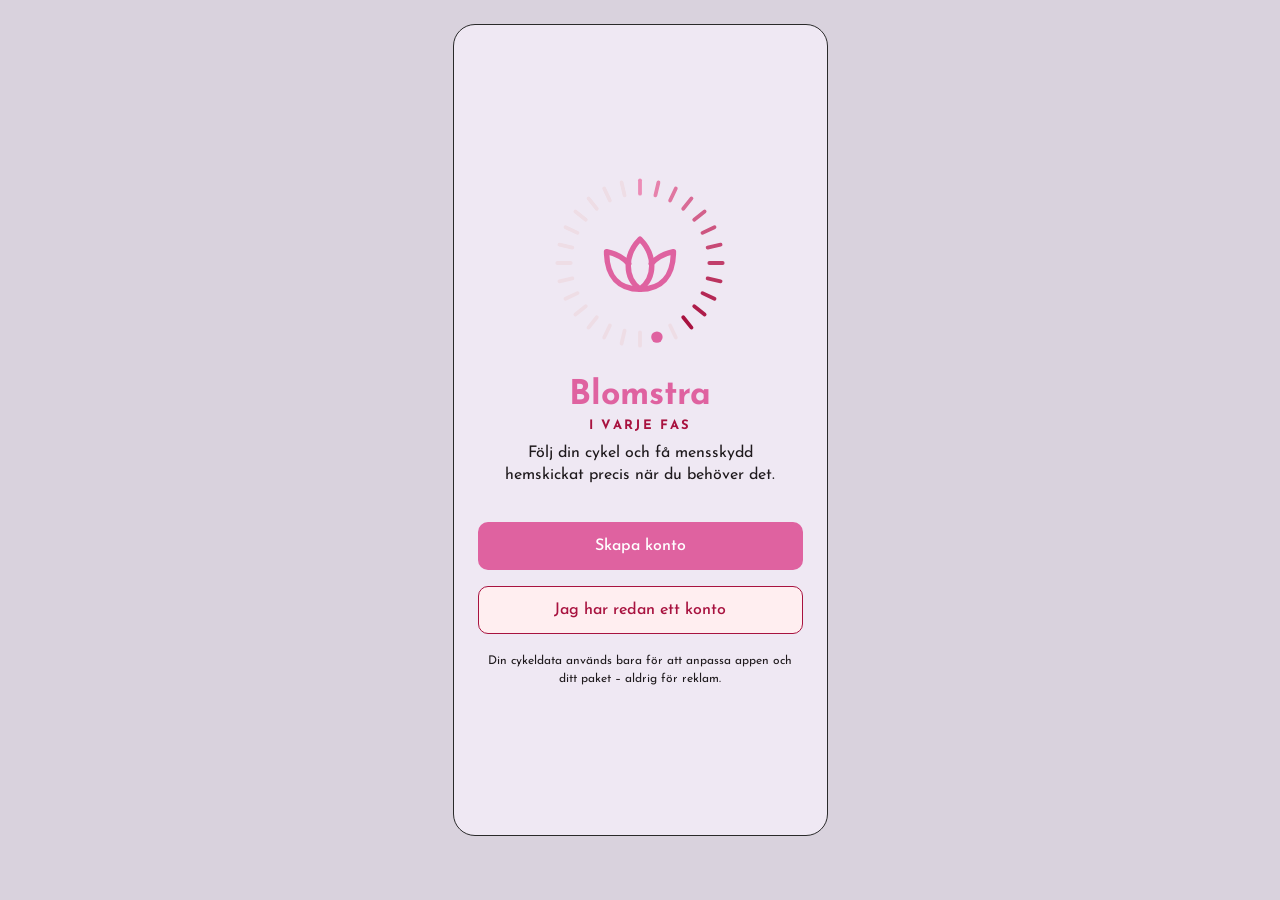
==== faser.html @ f1e4cc8c "Spara Blomstra på hemskärmen: appikon, manifest och guide på profilen Co-Authored-By: Claude Opus 5." ====
<!doctype html>
<html lang="sv">
<head>
  <meta charset="utf-8">
  <meta name="viewport" content="width=device-width, initial-scale=1, viewport-fit=cover">
  <title>Blomstra – Cykelns faser</title>
  <link rel="stylesheet" href="styles.css">
  <link rel="manifest" href="manifest.webmanifest">
  <link rel="icon" type="image/svg+xml" href="ikoner/ikon.svg">
  <link rel="apple-touch-icon" href="ikoner/ikon-180.png">
  <meta name="theme-color" content="#efe8f3">
  <meta name="mobile-web-app-capable" content="yes">
  <meta name="apple-mobile-web-app-capable" content="yes">
  <meta name="apple-mobile-web-app-title" content="Blomstra">
  <meta name="apple-mobile-web-app-status-bar-style" content="default">
  <script src="auth.js"></script>
</head>
<body>
  <div class="phone">
    <main class="screen">
      <a class="kronblad-badge" href="kronblad.html" aria-label="Kronblad – dina poäng">
        <svg class="lotus" viewBox="0 0 40 32" fill="none" stroke="currentColor" stroke-width="2.6" stroke-linecap="round" stroke-linejoin="round" aria-hidden="true"><path d="M20 28C12.5 22.5 12.5 11.5 20 4c7.5 7.5 7.5 18.5 0 24z"/><path d="M20 28C10 28 4 22 4 10c4.5 1 8 2.8 10.6 5.8"/><path d="M20 28c10 0 16-6 16-18-4.5 1-8 2.8-10.6 5.8"/></svg>
        <span>Kronblad</span>
      </a>
      <a class="back" href="index.html">← Tillbaka</a>
      <h1 class="h1">Cykelns faser</h1>
      <p class="lead">Din cykel är ca <span data-phase-cycle>28 dagar</span> och delas in i fyra faser. Hormonerna förändras genom cykeln och påverkar både kropp och humör.</p>

      <div class="phase-list" data-phase-list></div>

      <p class="fineprint">Alla cykler är olika och dagarna är uppskattningar. Kontakta vården om du har mycket ont, väldigt oregelbunden mens eller är orolig.</p>
    </main>

    <nav class="tabbar" aria-label="Huvudmeny">
      <a class="tab" href="index.html">
        <svg viewBox="0 0 28 28" fill="none" stroke="currentColor" stroke-width="2" aria-hidden="true"><circle cx="14" cy="8" r="4"/><circle cx="7.5" cy="19" r="4"/><circle cx="20.5" cy="19" r="4"/></svg>
        <span>Översikt</span>
      </a>
      <a class="tab" href="kalender.html">
        <svg viewBox="0 0 28 28" fill="none" stroke="currentColor" stroke-width="2" aria-hidden="true"><rect x="4" y="5.5" width="20" height="18" rx="2.5"/><path d="M4 11h20M9.5 3v5M18.5 3v5"/><g fill="currentColor" stroke="none"><circle cx="9.5" cy="15" r="1.2"/><circle cx="14" cy="15" r="1.2"/><circle cx="18.5" cy="15" r="1.2"/><circle cx="9.5" cy="19.3" r="1.2"/><circle cx="14" cy="19.3" r="1.2"/><circle cx="18.5" cy="19.3" r="1.2"/></g></svg>
        <span>Kalender</span>
      </a>
      <a class="tab" href="leverans.html">
        <svg viewBox="0 0 28 28" fill="none" stroke="currentColor" stroke-width="2" stroke-linejoin="round" aria-hidden="true"><path d="M8 7h11v12H8M19 11h4l3 4v4h-7"/><circle cx="11" cy="20.5" r="2.2"/><circle cx="22" cy="20.5" r="2.2"/><path d="M2 10h6M3 14h5M4 18h3"/></svg>
        <span>Leverans</span>
      </a>
      <a class="tab" href="profil.html">
        <svg viewBox="0 0 28 28" fill="none" stroke="currentColor" stroke-width="2" aria-hidden="true"><circle cx="14" cy="14" r="11"/><circle cx="14" cy="11.5" r="4"/><path d="M6.8 22.2c1.6-3 4.2-4.4 7.2-4.4s5.6 1.4 7.2 4.4"/></svg>
        <span>Profil</span>
      </a>
    </nav>
  </div>
  <script src="app.js"></script>
</body>
</html>
---- styles.css ----
/* Blomstra – delade stilar */
@import url("https://fonts.googleapis.com/css2?family=Josefin+Sans:wght@400;500;600;700&display=swap");

:root {
  --bg: #efe8f3;          /* lavendel bakgrund */
  --surface: #ffeef0;     /* ljusrosa kort */
  --pink: #df62a0;        /* primär rosa */
  --pink-soft: #df62a0;
  --wine: #a8123f;        /* mörk vinröd */
  --ink: #1f1a1d;
  --muted: #5a5257;
  --line: #e7a6c4;
  --radius: 12px;
  --radius-pill: 999px;
  --font: "Josefin Sans", system-ui, sans-serif;
}

* { box-sizing: border-box; }

html, body {
  margin: 0;
  min-height: 100%;
}

body {
  font-family: var(--font);
  color: var(--ink);
  background: #d9d2dd;
  display: flex;
  justify-content: center;
  align-items: flex-start;
  min-height: 100vh;
  padding: 24px 16px;
  -webkit-font-smoothing: antialiased;
}

a { color: inherit; }

button { font: inherit; color: inherit; cursor: pointer; }

/* ---------- Telefonram ---------- */
.phone {
  position: relative;
  width: 100%;
  max-width: 375px;
  min-height: 812px;
  background: var(--bg);
  border: 1px solid #2a2a2a;
  border-radius: 22px;
  overflow: hidden;
  display: flex;
  flex-direction: column;
}

@media (max-width: 480px) {
  body { padding: 0; background: var(--bg); }
  .phone { border: 0; border-radius: 0; min-height: 100vh; max-width: none; }
}

.screen {
  flex: 1;
  /* Lämnar plats för telefonens egen statusrad (klocka, batteri) */
  padding: calc(28px + env(safe-area-inset-top)) 24px 32px;
  display: flex;
  flex-direction: column;
}

/* ---------- Typografi ---------- */
.h1 {
  font-size: 28px;
  font-weight: 700;
  color: var(--pink);
  margin: 0;
  line-height: 1.15;
  display: flex;
  align-items: center;
  gap: 12px;
}

.h1 svg { width: 26px; height: 26px; }

.lead { font-size: 16px; line-height: 1.4; margin: 8px 0 0; }
.small { font-size: 13px; }
.muted { color: var(--muted); }

.label {
  font-size: 12px;
  font-weight: 500;
  letter-spacing: .04em;
  text-transform: uppercase;
  margin: 22px 0 10px;
}
.label.wine { color: var(--wine); font-weight: 600; }

.back {
  display: inline-flex;
  align-items: center;
  gap: 6px;
  color: var(--wine);
  text-decoration: none;
  font-size: 15px;
  margin-bottom: 18px;
  align-self: flex-start;
}
.back svg { width: 14px; height: 14px; }

.link {
  color: var(--ink);
  text-decoration: underline;
  text-underline-offset: 3px;
  font-size: 15px;
  background: none;
  border: 0;
  padding: 0;
}
.link.wine { color: var(--wine); }

/* ---------- Kort ---------- */
.card {
  background: var(--surface);
  border: 1px solid var(--pink);
  border-radius: var(--radius);
  padding: 16px;
}
.card.wine { border-color: var(--wine); }

/* ---------- Knappar ---------- */
.btn {
  display: flex;
  align-items: center;
  justify-content: center;
  width: 100%;
  min-height: 48px;
  border-radius: 10px;
  font-size: 16px;
  font-weight: 500;
  text-decoration: none;
  border: 1.5px solid transparent;
  transition: transform .08s ease, filter .15s ease;
}
.btn:active { transform: scale(.98); }

.btn-primary { background: var(--pink); color: #fff; }
.btn-primary:hover { filter: brightness(1.05); }

.btn-outline {
  background: var(--surface);
  color: var(--wine);
  border-color: var(--wine);
}
.btn-outline:hover { background: #ffe3e8; }

.btn + .btn { margin-top: 16px; }

/* ---------- Chips ---------- */
.chips { display: flex; flex-wrap: wrap; gap: 8px; }

.chip {
  background: var(--surface);
  border: 1.5px solid var(--pink);
  border-radius: var(--radius-pill);
  padding: 7px 14px 5px;
  font-size: 14px;
  line-height: 1.2;
}
.chip[aria-pressed="true"] {
  background: var(--pink);
  color: #fff;
}
.chip[aria-pressed="true"]::before { content: "✓ "; }

/* ---------- Formulär ---------- */
.textarea {
  width: 100%;
  min-height: 88px;
  border: 1.5px solid var(--pink);
  border-radius: 8px;
  background: var(--surface);
  font: inherit;
  font-size: 14px;
  padding: 12px 14px;
  resize: vertical;
}
.textarea:focus, .btn:focus-visible, .chip:focus-visible {
  outline: 2px solid var(--wine);
  outline-offset: 2px;
}

/* ---------- Tabbar ---------- */
.tabbar {
  display: grid;
  grid-template-columns: repeat(4, 1fr);
  background: var(--surface);
  border-top: 1px solid var(--line);
  padding: 10px 6px calc(14px + env(safe-area-inset-bottom));
}

.tab {
  display: flex;
  flex-direction: column;
  align-items: center;
  gap: 6px;
  text-decoration: none;
  font-size: 13px;
  color: var(--ink);
}
.tab svg { width: 28px; height: 28px; color: var(--pink); }
.tab[aria-current="page"] span {
  font-weight: 700;
  border-bottom: 3px solid var(--pink);
  padding: 0 4px 2px;
}

/* ===================================================
   Skärm 1 – Översikt
   =================================================== */
.date { font-size: 14px; margin: 10px 0 0; }

.phase {
  display: inline-flex;
  align-items: center;
  gap: 6px;
  align-self: flex-start;
  background: none;
  border: 0;
  padding: 4px 0;
  color: var(--pink);
  font-weight: 600;
  font-size: 15px;
  margin: 18px 0 10px;
  text-align: left;
}
.phase span { text-decoration: underline; text-decoration-thickness: 1.5px; text-underline-offset: 3px; }
.phase svg { width: 17px; height: 17px; flex-shrink: 0; }
.phase:focus-visible { outline: 2px solid var(--wine); outline-offset: 2px; border-radius: 4px; }

.cycle {
  text-align: center;
  padding: 18px 16px 20px;
  margin-bottom: 18px;
}

.ring {
  position: relative;
  width: 200px;
  height: 200px;
  margin: 0 auto;
}
.ring svg { width: 100%; height: 100%; display: block; overflow: visible; }
.ring-text {
  position: absolute;
  inset: 0;
  display: flex;
  flex-direction: column;
  align-items: center;
  justify-content: center;
}
.ring strong { font-size: 30px; font-weight: 700; line-height: 1; }
.ring small { font-size: 12px; margin-top: 6px; }
.ring-text { pointer-events: none; text-align: center; }
.ring svg { touch-action: manipulation; cursor: pointer; -webkit-tap-highlight-color: transparent; user-select: none; -webkit-user-select: none; }
.ring svg:focus { outline: none; }
.ring svg:focus-visible { outline: 2px solid var(--wine); outline-offset: 6px; border-radius: 50%; }
.ring .ring-phase { margin-top: 4px; font-weight: 600; color: var(--wine); max-width: 120px; line-height: 1.25; }
.ring.scrubbing strong { color: var(--wine); }

.cycle .ovu-note {
  display: inline-flex;
  align-items: center;
  gap: 8px;
  font-size: 13px;
  font-weight: 400;
  color: var(--muted);
  margin-top: 8px;
}
.ovu-note .dot {
  width: 9px;
  height: 9px;
  border-radius: 50%;
  background: var(--pink);
}

.cycle p { font-size: 18px; font-weight: 500; margin: 16px 0 0; }

.delivery { margin-top: 20px; }
.delivery .eyebrow { font-size: 12px; font-weight: 500; letter-spacing: .04em; margin: 0; }
.delivery h2 { font-size: 16px; font-weight: 500; margin: 8px 0; }
.delivery .meta { color: var(--pink); font-size: 13px; margin: 0 0 8px; }

/* ===================================================
   Skärm 2 – Logga din mens
   =================================================== */
.log .h1 { margin-bottom: 4px; }
.log .label:first-of-type { margin-top: 14px; }
.log .actions { margin-top: 18px; }

/* ===================================================
   Skärm 3 – Mensen närmar sig
   =================================================== */
.hero {
  height: 104px;
  border-radius: 10px;
  overflow: hidden;
  margin-bottom: 22px;
  background: linear-gradient(120deg, #f6c6d6 0%, #e98fb4 55%, #f3b5c8 100%);
}
.hero svg { width: 100%; height: 100%; display: block; }

.package-card { margin: 18px 0 20px; }
.package-card .eyebrow { font-size: 12px; font-weight: 500; letter-spacing: .04em; margin: 0 0 6px; }
.package-card ul { list-style: none; margin: 0; padding: 0; }
.package-card li { font-size: 15px; padding: 6px 0; }
.package-card .total {
  display: flex;
  justify-content: space-between;
  font-weight: 600;
  border-top: 1px solid var(--ink);
  margin-top: 6px;
  padding-top: 10px;
}
.package-card .note { font-size: 12px; margin: 10px 0 0; }

.split-links {
  display: flex;
  justify-content: space-between;
  margin-top: 20px;
}

/* ===================================================
   Skärm 4 – Ditt paket
   =================================================== */
.list {
  background: var(--surface);
  border: 1px solid var(--wine);
  border-radius: var(--radius);
  overflow: hidden;
}

.row {
  display: flex;
  align-items: center;
  justify-content: space-between;
  min-height: 48px;
  padding: 8px 14px;
}
.row + .row { border-top: 1px solid var(--line); }

.check {
  display: flex;
  align-items: center;
  gap: 14px;
  font-size: 15px;
  cursor: pointer;
}
.check input {
  appearance: none;
  width: 20px;
  height: 20px;
  margin: 0;
  border: 1.5px solid var(--wine);
  border-radius: 4px;
  background: #fff;
  display: grid;
  place-content: center;
  cursor: pointer;
}
.check input:checked { background: var(--pink); }
.check input:checked::after {
  content: "";
  width: 6px;
  height: 10px;
  border: solid #fff;
  border-width: 0 2px 2px 0;
  transform: translateY(-1px) rotate(45deg);
}

.stepper { display: flex; align-items: center; gap: 10px; }
.stepper button {
  width: 30px;
  height: 30px;
  border-radius: 50%;
  border: 1.5px solid var(--wine);
  background: #fff;
  font-size: 16px;
  line-height: 1;
  display: grid;
  place-content: center;
  padding: 0;
}
.stepper output { min-width: 12px; text-align: center; font-weight: 600; }

.radio {
  display: flex;
  align-items: center;
  gap: 12px;
  font-size: 15px;
  padding: 4px 0;
  cursor: pointer;
}
.radio input {
  appearance: none;
  width: 22px;
  height: 22px;
  margin: 0;
  border: 1.5px solid var(--wine);
  border-radius: 50%;
  background: #fff;
  display: grid;
  place-content: center;
  cursor: pointer;
}
.radio input:checked::after {
  content: "";
  width: 12px;
  height: 12px;
  border-radius: 50%;
  background: var(--wine);
}

.savebar {
  display: flex;
  align-items: center;
  justify-content: space-between;
  gap: 16px;
  background: var(--surface);
  border-top: 1px solid var(--line);
  padding: 16px 24px calc(22px + env(safe-area-inset-bottom));
}
.savebar small { font-size: 13px; }
.savebar strong { display: block; font-size: 20px; font-weight: 700; margin-top: 4px; }
.savebar .btn { width: auto; padding: 0 38px; background: var(--pink-soft); }

/* ===================================================
   Skärm 5 – Räckte ditt paket?
   =================================================== */
.feedback .kicker { font-size: 15px; margin: 6px 0 10px; }
.feedback .choices { margin-top: 20px; }
.reward-hint { display: flex; align-items: center; gap: 12px; margin: 16px 0 0; padding: 12px 14px; border-radius: 12px; background: rgba(223, 98, 160, .12); color: var(--ink); font-size: 14px; line-height: 1.4; }
.reward-hint .lotus { flex: none; width: 34px; height: 28px; color: var(--pink); }
.reward-hint strong { color: var(--wine); }
.feedback .skip { display: block; text-align: center; margin: 14px auto 0; }
.divider { border: 0; border-top: 1px solid var(--pink); margin: 22px 0; }

.cup-card h2 { font-size: 16px; font-weight: 600; margin: 0 0 10px; }
.cup-card p { font-size: 13px; line-height: 1.45; margin: 0 0 16px; }

.switch-row { display: flex; align-items: center; justify-content: space-between; font-size: 15px; font-weight: 500; }

.switch { position: relative; width: 50px; height: 30px; }
.switch input { position: absolute; inset: 0; opacity: 0; margin: 0; cursor: pointer; }
.switch span {
  position: absolute;
  inset: 0;
  border-radius: var(--radius-pill);
  background: #d5c8d1;
  transition: background .2s ease;
  pointer-events: none;
}
.switch span::after {
  content: "";
  position: absolute;
  top: 3px;
  left: 3px;
  width: 24px;
  height: 24px;
  border-radius: 50%;
  background: #fff;
  box-shadow: 0 1px 3px rgba(0,0,0,.2);
  transition: transform .2s ease;
}
.switch input:checked + span { background: var(--pink); }
.switch input:checked + span::after { transform: translateX(20px); }
.switch input:focus-visible + span { outline: 2px solid var(--wine); outline-offset: 2px; }

.fineprint { font-size: 12px; text-align: center; line-height: 1.5; margin: 18px 8px 0; }

.thanks {
  text-align: center;
  color: var(--wine);
  font-weight: 600;
  margin: 8px 0 0;
  font-size: 14px;
}

/* ===================================================
   Kalender
   =================================================== */
.month-nav {
  display: flex;
  align-items: center;
  justify-content: space-between;
  margin: 18px 0 12px;
}
.month-nav h2 { font-size: 18px; font-weight: 600; margin: 0; text-transform: capitalize; }
.month-nav button {
  width: 34px;
  height: 34px;
  border-radius: 50%;
  border: 1.5px solid var(--wine);
  background: var(--surface);
  color: var(--wine);
  display: grid;
  place-content: center;
  padding: 0;
}
.month-nav button svg { width: 14px; height: 14px; }

.cal { padding: 12px 10px 14px; }
.cal-head, .cal-grid {
  display: grid;
  grid-template-columns: repeat(7, 1fr);
  text-align: center;
}
.cal-head span { font-size: 11px; font-weight: 600; color: var(--muted); padding-bottom: 8px; }
.cal-grid { row-gap: 6px; }

.day {
  position: relative;
  justify-self: center;
  width: 38px;
  height: 38px;
  border-radius: 50%;
  border: 1.5px solid transparent;
  background: none;
  font-size: 14px;
  padding: 3px 0 0;
  text-decoration: none;
  display: grid;
  place-content: center;
}
.day:hover { background: #ffe1e8; }
.day.empty { visibility: hidden; }
.day.period { background: var(--wine); color: #fff; }
.day.predicted { border: 1.5px dashed var(--pink); color: var(--wine); background: #ffe1ec; }
.day.today { border: 2px solid var(--ink); font-weight: 700; }
.day.ovulation::after {
  content: "";
  position: absolute;
  bottom: 3px;
  left: 50%;
  width: 5px;
  height: 5px;
  margin-left: -2.5px;
  border-radius: 50%;
  background: var(--pink);
}

.legend {
  display: flex;
  flex-wrap: wrap;
  gap: 10px 16px;
  font-size: 12px;
  margin: 14px 2px 0;
}
.legend span { display: inline-flex; align-items: center; gap: 6px; }
.legend i {
  display: inline-block;
  width: 14px;
  height: 14px;
  border-radius: 50%;
}
.legend .l-period { background: var(--wine); }
.legend .l-pred { border: 1.5px dashed var(--pink); background: #ffe1ec; }
.legend .l-ovu { width: 7px; height: 7px; background: var(--pink); margin: 0 3px; }
.legend .l-today { border: 2px solid var(--ink); }
.legend .l-sym { width: 7px; height: 7px; background: #f0a63c; margin: 0 3px; }
.legend .l-sex { width: 10px; height: 9px; border-radius: 0; background: url("data:image/svg+xml,%3Csvg xmlns='http://www.w3.org/2000/svg' viewBox='0 0 10 9'%3E%3Cpath d='M5 8.6S.4 5.8.4 2.9C.4 1.5 1.4.4 2.7.4c1 0 1.7.6 2.3 1.4C5.6 1 6.3.4 7.3.4c1.3 0 2.3 1.1 2.3 2.5C9.6 5.8 5 8.6 5 8.6z' fill='%237b5cd6'/%3E%3C/svg%3E") center / contain no-repeat; margin: 0 1px; }

.stats {
  display: grid;
  grid-template-columns: 1fr 1fr;
  gap: 12px;
  margin-top: 18px;
}
.stat { padding: 14px; }
.stat small { display: block; font-size: 12px; color: var(--muted); }
.stat strong { display: block; font-size: 22px; font-weight: 700; color: var(--wine); margin-top: 6px; }

.history { list-style: none; margin: 0; padding: 0; }
.history li { padding: 12px 14px; }
.history li + li { border-top: 1px solid var(--line); }
.history b { display: block; font-size: 15px; font-weight: 600; }
.history span { font-size: 13px; color: var(--muted); }

/* ===================================================
   Profil
   =================================================== */
.profile-head {
  display: flex;
  align-items: center;
  gap: 16px;
  margin: 4px 0 6px;
}
.avatar {
  width: 64px;
  height: 64px;
  border-radius: 50%;
  background: var(--pink);
  color: #fff;
  font-size: 28px;
  font-weight: 700;
  display: grid;
  place-content: center;
  padding-top: 4px;
  flex-shrink: 0;
}
.profile-head p { margin: 4px 0 0; font-size: 14px; color: var(--muted); }

a.row, button.row {
  width: 100%;
  text-decoration: none;
  font-size: 15px;
  background: none;
  border: 0;
  text-align: left;
}
a.row:hover, button.row:hover { background: #ffe1e8; }
.row .value {
  display: inline-flex;
  align-items: center;
  gap: 8px;
  color: var(--muted);
  font-size: 14px;
}
.row .value svg { width: 14px; height: 14px; color: var(--wine); }
.row.danger { color: var(--wine); font-weight: 600; }

.logout { display: block; text-align: center; margin: 22px auto 0; }

/* ---------- Logga: datumväljare och nytt symtom ---------- */
.sr-only {
  position: absolute;
  width: 1px;
  height: 1px;
  overflow: hidden;
  clip: rect(0 0 0 0);
  white-space: nowrap;
}

.picker { margin-top: 12px; padding: 14px 10px 12px; }
.picker-title { font-size: 15px; font-weight: 600; margin: 0 4px; color: var(--wine); }
.picker .month-nav { margin: 10px 4px 10px; }
.picker .month-nav h2 { font-size: 16px; }
.picker .month-nav button:disabled { opacity: .3; cursor: default; }
.picker .day { width: 36px; height: 36px; cursor: pointer; }
.picker .day:disabled { color: #b9aab2; cursor: default; background: none; }
.picker .day.selected { background: var(--pink); color: #fff; font-weight: 700; }

.add-form {
  display: flex;
  flex-wrap: wrap;
  align-items: center;
  gap: 10px;
  margin-top: 12px;
}
.input {
  flex: 1 1 100%;
  min-height: 44px;
  border: 1.5px solid var(--pink);
  border-radius: 8px;
  background: var(--surface);
  font: inherit;
  font-size: 15px;
  padding: 10px 14px 8px;
}
.input:focus { outline: 2px solid var(--wine); outline-offset: 2px; }
.add-form .btn { width: auto; min-height: 40px; padding: 0 22px; font-size: 15px; }

/* ---------- Ditt paket: fast intervall ---------- */
.interval {
  margin: 8px 0 0 34px;
  padding: 0;
  min-width: 0;
}
.interval .row { justify-content: flex-start; min-height: 44px; padding: 6px 14px; }
.interval .row:hover { background: #ffe1e8; }
.interval-note {
  margin: 0;
  padding: 10px 14px 12px;
  border-top: 1px solid var(--line);
  font-size: 13px;
  color: var(--wine);
}

/* ---------- Profil: redigera cykel ---------- */
.row .chev { transition: transform .2s ease; transform-box: fill-box; transform-origin: center; }
.editor + .row { border-top: 1px solid var(--line); }
.row[aria-expanded="true"] .chev { transform: rotate(90deg); }
.row small.source { display: block; font-size: 12px; color: var(--muted); margin-top: 2px; }

.editor {
  border-top: 1px solid var(--line);
  background: #fff6f8;
  padding: 14px 14px 16px;
}
.editor p { margin: 0 0 12px; font-size: 13px; color: var(--muted); }
.stepper.big { justify-content: center; gap: 14px; }
.stepper.big button { width: 40px; height: 40px; font-size: 20px; }
.stepper.big output { font-size: 26px; font-weight: 700; min-width: 34px; color: var(--wine); }
.stepper.big span { font-size: 14px; margin-left: -8px; }
.editor-actions {
  display: flex;
  align-items: center;
  flex-wrap: wrap;
  gap: 14px;
  margin-top: 14px;
}
.editor-actions .btn { width: auto; min-height: 40px; padding: 0 26px; font-size: 15px; }
.editor-actions .link { font-size: 13px; }

/* ---------- Fas-popup (bottenark) ---------- */
.sheet {
  position: fixed;
  inset: 0;
  z-index: 50;
  display: flex;
  align-items: flex-end;
  justify-content: center;
  font-family: var(--font);
}
.sheet-backdrop {
  position: absolute;
  inset: 0;
  background: rgba(40, 20, 30, .45);
  animation: fade-in .2s ease-out;
}
.sheet .sheet-inner {
  width: 100%;
  max-width: 375px;
  animation: sheet-up .25s ease-out;
}
.sheet-inner:focus { outline: none; }
@keyframes sheet-up { from { transform: translateY(40px); opacity: 0; } to { transform: none; opacity: 1; } }
@keyframes fade-in { from { opacity: 0; } to { opacity: 1; } }
@media (prefers-reduced-motion: reduce) { .sheet .sheet-inner, .sheet-backdrop { animation: none; } }

.sheet-inner { animation: sheet-up .25s ease-out; }
@keyframes sheet-up { from { transform: translateY(40px); opacity: 0; } to { transform: none; opacity: 1; } }
@media (prefers-reduced-motion: reduce) { .sheet[open] .sheet-inner { animation: none; } }

.sheet-inner {
  position: relative;
  background: var(--bg);
  border-radius: 22px 22px 0 0;
  padding: 10px 24px calc(24px + env(safe-area-inset-bottom));
  max-height: 88vh;
  overflow-y: auto;
}
.sheet-handle {
  width: 40px;
  height: 4px;
  border-radius: 4px;
  background: var(--line);
  margin: 0 auto 14px;
}
.sheet-close {
  position: absolute;
  top: 16px;
  right: 16px;
  width: 34px;
  height: 34px;
  border-radius: 50%;
  border: 1.5px solid var(--wine);
  background: var(--surface);
  color: var(--wine);
  display: grid;
  place-content: center;
  padding: 0;
}
.sheet-close svg { width: 12px; height: 12px; }
.sheet-range { font-size: 12px; font-weight: 600; letter-spacing: .04em; text-transform: uppercase; color: var(--wine); margin: 8px 0 4px; }
.sheet-title { font-size: 26px; font-weight: 700; color: var(--pink); margin: 0 0 8px; }
.sheet-lead { font-size: 15px; line-height: 1.45; margin: 0 0 6px; }
.sheet .btn { margin-top: 18px; }
.sheet .fineprint { margin-top: 12px; }

.phase-section { margin-top: 14px; }
.phase-section h3 { font-size: 13px; font-weight: 600; color: var(--wine); margin: 0 0 4px; }
.phase-section p { font-size: 14px; line-height: 1.45; margin: 0; }

/* ---------- Faser-sidan ---------- */
.phase-list { display: flex; flex-direction: column; gap: 14px; margin-top: 18px; }
.phase-card { padding: 16px; scroll-margin-top: 16px; }
.phase-card.current { border: 2px solid var(--wine); background: #ffe6ec; }
.phase-card-top { display: flex; align-items: center; justify-content: space-between; gap: 8px; }
.phase-range { font-size: 12px; font-weight: 600; letter-spacing: .04em; text-transform: uppercase; color: var(--wine); }
.badge { background: var(--wine); color: #fff; font-size: 12px; font-weight: 600; border-radius: 999px; padding: 4px 10px 2px; }
.phase-card h2 { font-size: 20px; font-weight: 700; color: var(--pink); margin: 6px 0 6px; }
.phase-lead { font-size: 15px; line-height: 1.45; margin: 0; }

/* ---------- Leverans: valt datum och pausade leveranser ---------- */
.delivery-picker { margin-top: 0; padding: 14px 10px; }
.delivery-picker > p { margin: 0 4px 10px; }
.delivery-picker .month-nav { margin: 4px 4px 10px; }
.delivery-picker .month-nav button:disabled { opacity: .3; cursor: default; }
.delivery-picker [data-delivery-suggest] { display: block; margin: 12px auto 0; font-size: 14px; }
.delivery-fine { text-align: left; margin: 8px 2px 0; }
.delivery-actions { display: flex; align-items: center; flex-wrap: wrap; gap: 16px; }
.small-btn { width: auto; min-height: 40px; padding: 0 18px; font-size: 15px; }
.paused-card { margin-bottom: 16px; border-color: var(--wine); }
.paused-card p { margin: 0 0 12px; font-size: 15px; line-height: 1.4; }

.pause-box { padding: 14px; }
.pause-box fieldset { border: 0; margin: 0; padding: 0; min-width: 0; }
.pause-legend { font-size: 14px; line-height: 1.4; color: var(--muted); margin-bottom: 12px; padding: 0; }
.pause-box .chips { flex-wrap: nowrap; gap: 6px; }
.pause-box .chip { flex: 1; text-align: center; padding-left: 6px; padding-right: 6px; white-space: nowrap; }
.pause-until { font-size: 13px; color: var(--wine); margin: 12px 0; }
.pause-status { font-size: 15px; line-height: 1.4; margin: 0 0 12px; }

/* ---------- Beställning: adress och kvitto ---------- */
.field-pair { display: grid; grid-template-columns: 1fr 1.5fr; gap: 12px; }
.field-pair .field { min-width: 0; }
.address-card { margin-top: 6px; }
.address-card p { margin: 0; font-size: 15px; line-height: 1.45; white-space: pre-line; }
.address-card .address-name { font-weight: 600; margin-bottom: 2px; }
.order-facts { list-style: none; margin: 14px 0 0; padding: 0; font-size: 14px; }
.order-facts li { display: flex; justify-content: space-between; padding: 6px 2px; border-bottom: 1px solid var(--line); }
.order-facts li span:last-child { font-weight: 600; color: var(--wine); }
.sheet .btn + .btn { margin-top: 12px; }
.sheet-title:focus { outline: none; }
#order-sheet .sheet-title { margin-top: 14px; padding-right: 44px; }
#order-sheet .order-done .sheet-title { padding: 0 22px; margin-top: 0; }
.form.address-form { margin-top: 0; gap: 14px; }
.address-form .sheet-title { margin-bottom: 0; }
.address-cancel { align-self: center; font-size: 15px; }
.order-done { text-align: center; padding-top: 8px; }
.done-icon { width: 72px; height: 72px; border-radius: 50%; background: var(--pink); display: grid; place-content: center; margin: 4px auto 14px; animation: pop .3s ease-out; }
.done-icon svg { width: 40px; height: 40px; }
@keyframes pop { from { transform: scale(.6); opacity: 0; } to { transform: none; opacity: 1; } }
@media (prefers-reduced-motion: reduce) { .done-icon { animation: none; } }
.form.editor.address-form { gap: 12px; }
.editor.address-form .editor-actions { margin-top: 2px; }

/* ---------- Kalender: logga en eller flera dagar ---------- */
.cal-tools { display: flex; align-items: center; justify-content: space-between; gap: 10px; margin-top: 8px; }
.cal-hint { font-size: 14px; margin: 0; color: var(--muted); }
.cal-hint.saved { color: var(--wine); font-weight: 600; }
.cal-tools .pill-link { flex-shrink: 0; cursor: pointer; }
.cal-tools .pill-link[aria-pressed="true"] { background: var(--wine); color: #fff; }
button.day { cursor: pointer; font: inherit; font-size: 14px; color: inherit; }
span.day { color: var(--muted); }
span.day.predicted { color: var(--wine); }
.day.has-symptom::before {
  content: "";
  position: absolute;
  top: 3px;
  right: 3px;
  width: 6px;
  height: 6px;
  border-radius: 50%;
  background: #f0a63c;
}
/* Sex loggat: litet lila hjärta uppe till vänster */
.day.has-sex { background-image: url("data:image/svg+xml,%3Csvg xmlns='http://www.w3.org/2000/svg' viewBox='0 0 10 9'%3E%3Cpath d='M5 8.6S.4 5.8.4 2.9C.4 1.5 1.4.4 2.7.4c1 0 1.7.6 2.3 1.4C5.6 1 6.3.4 7.3.4c1.3 0 2.3 1.1 2.3 2.5C9.6 5.8 5 8.6 5 8.6z' fill='%237b5cd6'/%3E%3C/svg%3E"); background-repeat: no-repeat; background-position: 4px 4px; background-size: 8px 7px; }
.day.selected { box-shadow: 0 0 0 2.5px var(--pink); background: #ffd2e4; color: var(--wine); font-weight: 700; }
.day.selected.period { background: var(--wine); color: #fff; box-shadow: 0 0 0 2.5px var(--pink), 0 0 0 4.5px #fff inset; }
.day.selected::after { content: none; }
.day:focus-visible { outline: 2px solid var(--wine); outline-offset: 2px; }

.multi-bar {
  position: fixed;
  left: 0;
  right: 0;
  bottom: 0;
  margin: 0 auto;
  width: min(375px, 100%);
  z-index: 40;
  background: var(--surface);
  border-top: 1.5px solid var(--wine);
  border-radius: 18px 18px 0 0;
  box-shadow: 0 -6px 20px rgba(80, 20, 40, .12);
  padding: 14px 18px calc(16px + env(safe-area-inset-bottom));
  animation: sheet-up .2s ease-out;
}
.multi-top { display: flex; align-items: center; justify-content: space-between; margin-bottom: 10px; }
.multi-top strong { font-size: 16px; color: var(--wine); }
.multi-top .link { font-size: 14px; }
.multi-actions { display: flex; flex-direction: column; gap: 10px; margin-top: 12px; }
.multi-actions .btn + .btn { margin-top: 0; }
.multi-actions .btn:disabled { opacity: .45; cursor: default; transform: none; }
body.multi-mode .screen { padding-bottom: 240px; }
body.multi-mode .tabbar { visibility: hidden; }

.day-switch { margin-top: 16px; padding: 12px 0; border-bottom: 1px solid var(--line); }
.log-switch { margin-top: 22px; padding: 12px 0; border-top: 1px solid var(--line); border-bottom: 1px solid var(--line); }
#day-sheet .label { margin: 16px 0 8px; }
#day-sheet .sheet-title { padding-right: 44px; }
.day-more { display: block; text-align: center; margin: 14px auto 0; font-size: 14px; }

/* ---------- Profil: exportera data ---------- */
#export-sheet .sheet-title { margin-top: 14px; padding-right: 44px; }
#export-sheet .order-done .sheet-title { padding: 0 22px; margin-top: 0; }
.export-formats { border: 0; margin: 0; padding: 0; min-width: 0; }
.export-formats legend { padding: 0; margin-bottom: 8px; }
.export-format { display: flex; gap: 10px; align-items: flex-start; padding: 12px; border: 1.5px solid var(--line, #eadfe2); border-radius: 14px; margin-top: 8px; cursor: pointer; }
.export-format:has(input:checked) { border-color: var(--wine); background: #fff5f7; }
.export-format input { margin: 3px 0 0; accent-color: var(--wine); flex: none; width: 18px; height: 18px; }
.export-format b { display: block; font-size: 15px; }
.export-format small { display: block; font-size: 13px; line-height: 1.4; opacity: .8; margin-top: 2px; }
.export-includes { font-size: 14px; font-weight: 600; margin: 14px 0 0; }
.export-list { margin: 4px 0 0; padding-left: 20px; font-size: 14px; line-height: 1.6; }
.export-warning { font-size: 13px; line-height: 1.45; color: var(--wine); background: #ffe1e8; border-radius: 10px; padding: 10px 12px; margin: 14px 0 0; }
#export-sheet .order-done b { word-break: break-all; }

/* ---------- Kalender: länk till historik ---------- */
.label-row { display: flex; align-items: center; justify-content: space-between; gap: 10px; margin: 22px 0 10px; }
.label-row .label { margin: 0; }
.pill-link {
  display: inline-flex; align-items: center; gap: 6px;
  border: 1.5px solid var(--wine); border-radius: 999px;
  background: var(--surface); color: var(--wine);
  font-size: 13px; font-weight: 600; text-decoration: none;
  padding: 7px 12px 5px;
}
.pill-link svg { width: 11px; height: 11px; margin-top: -2px; }
.pill-link:hover { background: #ffe1e8; }
.pill-link:focus-visible { outline: 2px solid var(--wine); outline-offset: 2px; }

/* ---------- Menshistorik ---------- */
.history-stats { margin-top: 18px; }
.history-stats .stat strong { font-size: 20px; }
.history-stats .stat strong + small { margin-top: 4px; font-size: 11px; line-height: 1.3; }
.history-legend { display: flex; flex-wrap: wrap; gap: 6px 14px; font-size: 12px; color: var(--muted); margin-top: 14px; }
.history-legend span { display: inline-flex; align-items: center; gap: 6px; }
.history-legend i { width: 16px; height: 8px; border-radius: 4px; display: inline-block; }
.hl-period { background: var(--wine); }
.hl-est { background: repeating-linear-gradient(135deg, var(--wine) 0 3px, #e9a3bd 3px 6px); }
.hl-cycle { background: #eedde5; }
.period-list { display: flex; flex-direction: column; gap: 12px; margin-top: 6px; }
.year-heading { font-size: 13px; font-weight: 600; letter-spacing: .04em; text-transform: uppercase; color: var(--wine); margin: 14px 0 -2px; }
.period-card { padding: 14px 16px; }
.period-card.ongoing { border: 2px solid var(--wine); background: #ffe6ec; }
.period-top { display: flex; align-items: baseline; justify-content: space-between; gap: 10px; }
.period-top h3 { font-size: 16px; font-weight: 600; margin: 0; }
.period-length { font-size: 15px; font-weight: 700; color: var(--wine); white-space: nowrap; }
.cycle-bar { width: var(--w, 100%); height: 10px; border-radius: 5px; background: #eedde5; margin-top: 10px; overflow: hidden; }
.cb-period { display: block; height: 100%; background: var(--wine); border-radius: 5px 0 0 5px; }
.cb-period.est { background: repeating-linear-gradient(135deg, var(--wine) 0 3px, #e9a3bd 3px 6px); }
.period-meta { font-size: 13px; color: var(--muted); margin: 8px 0 0; }
.period-logs { list-style: none; margin: 10px 0 0; padding: 0; border-top: 1px solid var(--line); }
.period-logs li { padding: 8px 0 0; }
.period-logs b { display: block; font-size: 14px; font-weight: 600; }
.period-logs span { display: block; font-size: 13px; color: var(--muted); margin-top: 2px; }
.empty-history h2 { font-size: 17px; color: var(--pink); margin: 0 0 6px; }
.empty-history p { font-size: 14px; line-height: 1.45; margin: 0; }
.history-log { margin-top: 22px; }

/* ---------- Kronblad (poäng) ---------- */
.kronblad-badge {
  position: absolute;
  top: calc(20px + env(safe-area-inset-top));
  right: 16px;
  z-index: 2;
  display: flex;
  flex-direction: column;
  align-items: center;
  gap: 2px;
  padding: 6px 6px 4px;
  min-width: 56px;
  border-radius: 12px;
  color: var(--pink);
  text-decoration: none;
}
.kronblad-badge .lotus { width: 34px; height: 28px; }
.kronblad-badge span { font-size: 12px; font-weight: 600; color: var(--ink); letter-spacing: .01em; }
.kronblad-badge:hover, .kronblad-badge:focus-visible { background: rgba(223, 98, 160, .12); }
.kronblad-badge:focus-visible { outline: 2px solid var(--wine); outline-offset: 2px; }
.screen:has(> .kronblad-badge) > .h1 { padding-right: 64px; }
.screen:has(> .kronblad-badge) > .cal-tools { margin-top: 18px; }
.screen:has(> .kronblad-badge) > .profile-head { padding-right: 64px; }
/* Leveranssidan: bilden börjar under kronbladsloggan i hörnet */
.screen:has(> .kronblad-badge) > .hero { margin-top: 26px; }
.kronblad-card { margin-top: 22px; text-align: center; display: flex; flex-direction: column; align-items: center; padding: 22px 20px 20px; }
.flower { width: 220px; height: 220px; overflow: visible; }
.flower .petal { fill: transparent; stroke: #b9aab3; stroke-width: 1.6; stroke-dasharray: 3.5 3.5; }
.flower .petal.on { fill: var(--pink); stroke: none; transform-box: fill-box; transform-origin: 50% 100%; animation: petal-in .45s cubic-bezier(.3, 1.5, .5, 1) both; }
.flower .flower-center { fill: var(--pink); }
.flower .flower-num { fill: #fff; font-family: var(--font); font-size: 26px; font-weight: 700; }
.flower.full .flower-center { fill: var(--wine); animation: bloom 1.6s ease-in-out .9s infinite; transform-box: fill-box; transform-origin: center; }
@keyframes petal-in { from { transform: scale(0); opacity: 0; } to { transform: scale(1); opacity: 1; } }
@keyframes bloom { 0%, 100% { transform: scale(1); } 50% { transform: scale(1.08); } }
@media (prefers-reduced-motion: reduce) { .flower .petal.on, .flower .petal.on.new, .flower.full .flower-center, .kb-notis.pop { animation: none; } }
.kb-status { font-size: 20px; font-weight: 700; color: var(--wine); margin: 10px 0 2px; }
.kb-sub { font-size: 14px; margin: 0; }
.kb-saved { font-size: 13px; color: var(--muted); margin: 4px 0 0; }
.kb-welcome { font-size: 14px; color: var(--wine); font-weight: 600; margin: 10px 0 0; }
/* Nya kronblad sedan förra besöket: vinröda och pulserar en gång */
.flower .petal.on.new { fill: var(--wine); animation: petal-in .45s cubic-bezier(.3, 1.5, .5, 1) both, petal-glow 1.6s .6s ease-in-out 1; }
@keyframes petal-glow { 50% { filter: drop-shadow(0 0 6px rgba(223, 98, 160, .9)); } }
/* Notis på kronbladet uppe i hörnet */
.kb-notis {
  position: absolute;
  top: -2px;
  right: -2px;
  min-width: 22px;
  height: 22px;
  padding: 0 6px;
  border-radius: 999px;
  background: var(--wine);
  color: #fff;
  font-size: 12px;
  font-weight: 700;
  line-height: 22px;
  text-align: center;
  box-shadow: 0 0 0 2px var(--bg);
}
.kb-notis.pop { animation: kb-pop .5s cubic-bezier(.3, 1.6, .5, 1); }
@keyframes kb-pop { 0% { transform: scale(0); } 100% { transform: scale(1); } }
@media (prefers-reduced-motion: reduce) { .flower .petal.on.new, .kb-notis.pop { animation: none; } }
.kb-how p { font-size: 14px; line-height: 1.45; margin: 0; }
.kb-rules { list-style: none; margin: 0 0 8px; padding: 0; font-size: 14px; line-height: 1.5; }
.kb-rules b { display: inline-block; min-width: 28px; color: var(--wine); }
.reward-count { font-weight: 500; color: var(--muted); text-transform: none; letter-spacing: 0; }
.reward-list { list-style: none; margin: 0; padding: 0; display: grid; gap: 10px; }
.reward { display: flex; align-items: center; gap: 12px; padding: 12px; background: var(--surface); border: 1px solid var(--line); border-radius: var(--radius); }
.reward > div { flex: 1; min-width: 0; }
.reward-img { flex: none; width: 50px; height: 50px; border-radius: 50%; object-fit: cover; background: #fbd3e3; box-shadow: 0 0 0 2px #fff, 0 0 0 3px var(--line); }
svg.reward-img { padding: 12px; fill: var(--pink); }
.reward b { display: block; font-size: 15px; }
.reward small { display: block; font-size: 13px; line-height: 1.4; color: var(--muted); margin-top: 2px; }
.reward-btn { flex: none; font: inherit; font-size: 12px; font-weight: 600; border-radius: var(--radius-pill); padding: 7px 10px; white-space: nowrap; border: 1.5px solid var(--line); background: transparent; color: var(--muted); }
.reward-btn:disabled { cursor: not-allowed; }
.reward.ready { border-color: var(--pink); }
.reward.ready .reward-btn { background: var(--pink); border-color: var(--pink); color: #fff; cursor: pointer; }
.reward.ready .reward-btn:hover { background: var(--wine); border-color: var(--wine); }
.my-rewards { margin-bottom: 8px; }

/* ---------- Konto: välkommen, logga in, skapa konto ---------- */
.welcome { justify-content: center; text-align: center; }
.welcome-art { width: 190px; height: 190px; margin: 0 auto 18px; }
.welcome-art svg { width: 100%; height: 100%; display: block; overflow: visible; }
.welcome-title { justify-content: center; font-size: 34px; color: var(--pink); }
.welcome-slogan { margin: 4px 0 0; font-size: 13px; font-weight: 700; letter-spacing: .18em; text-transform: uppercase; color: var(--wine, #7a2e52); }
.welcome .lead { max-width: 290px; margin: 10px auto 0; }
.welcome-actions { margin-top: 36px; }

.auth .h1 { margin-top: 10px; }
.form { display: flex; flex-direction: column; gap: 16px; margin-top: 24px; }
.field { display: flex; flex-direction: column; gap: 6px; }
.field label { font-size: 14px; font-weight: 600; color: var(--wine); }
.field small { font-size: 12px; color: var(--muted); }
.input[aria-invalid="true"] { border-color: var(--wine); background: #ffe1e8; }
select.input { appearance: none; background-image: url("data:image/svg+xml,%3Csvg xmlns='http://www.w3.org/2000/svg' viewBox='0 0 14 14' fill='none' stroke='%23a8123f' stroke-width='2' stroke-linecap='round'%3E%3Cpath d='M3 5l4 4 4-4'/%3E%3C/svg%3E"); background-repeat: no-repeat; background-position: right 14px center; background-size: 14px; padding-right: 40px; }
.password { position: relative; display: flex; }
.password .input { padding-right: 64px; }
.pw-toggle { position: absolute; right: 6px; top: 50%; transform: translateY(-50%); border: 0; background: none; color: var(--wine); font-size: 13px; font-weight: 600; padding: 8px; }
.error { min-height: 1em; margin: -4px 0 0; font-size: 14px; color: var(--wine); font-weight: 600; }
.error:empty { display: none; }
.form .btn { margin-top: 4px; }
.switch-link { text-align: center; font-size: 14px; margin: 20px 0 0; }

.onboard-top { display: flex; align-items: center; justify-content: space-between; min-height: 24px; }
.onboard-top .back { border: 0; background: none; padding: 0; margin: 0; }
.onboard-top .link { border: 0; background: none; font-size: 14px; padding: 0; }
.progress { height: 6px; border-radius: 6px; background: #eedde5; margin-top: 14px; overflow: hidden; }
.progress span { display: block; height: 100%; width: 0; background: var(--pink); border-radius: 6px; transition: width .25s ease; }
.onboard section { display: flex; flex-direction: column; flex: 1; }
.onboard .h1, .auth .h1 { display: block; }
.onboard .h1:focus { outline: none; }
.onboard .progress ~ section .h1 { margin-top: 24px; }
.ob-input { flex: 0 0 auto; margin-top: 24px; }
.ob-stepper { margin-top: 28px; }
.ob-chips { margin-top: 22px; }
.ob-chips .chip { font-size: 16px; padding: 10px 18px 8px; }
.ob-list { margin: 18px 0 0; padding-left: 20px; font-size: 15px; line-height: 1.8; }
.ob-actions { margin-top: auto; padding-top: 28px; display: flex; flex-direction: column; align-items: center; gap: 14px; }
.ob-actions .btn + .btn { margin-top: 0; }
.ob-actions .link { border: 0; background: none; font-size: 15px; padding: 6px; }
.choice-list { margin: 20px 0 0; padding: 0; min-width: 0; }
.choice-list .row { justify-content: flex-start; min-height: 46px; padding: 6px 14px; }
.choice-list .row:hover { background: #ffe1e8; }
.editor .choice-list { margin: 0; }
.editor .note { margin: 10px 0 0; }
.editor .chips { margin-bottom: 2px; }
.ob-summary { list-style: none; margin: 18px 0 0; padding: 0; }
.ob-summary .row { font-size: 15px; }
.ob-summary .value { text-align: right; }

.row .value .empty { color: var(--pink); font-weight: 600; }
.cycle .hint { font-size: 13px; font-weight: 400; color: var(--muted); line-height: 1.4; margin: 10px 8px 0; }

[hidden] { display: none !important; }

/* Profil: spara på hemskärmen */
.install-card { margin: 18px 0 4px; }
.install-head { display: flex; align-items: center; gap: 10px; margin-bottom: 6px; }
.install-head .lotus { flex: none; width: 30px; height: 24px; color: var(--pink); }
.install-card h2 { font-size: 16px; margin: 0; }
.install-card p, .install-card li { font-size: 14px; line-height: 1.45; margin: 0; }
.install-card ul { margin: 8px 0; padding-left: 18px; display: grid; gap: 4px; }
.install-card .install-note { font-size: 12px; color: var(--muted); }
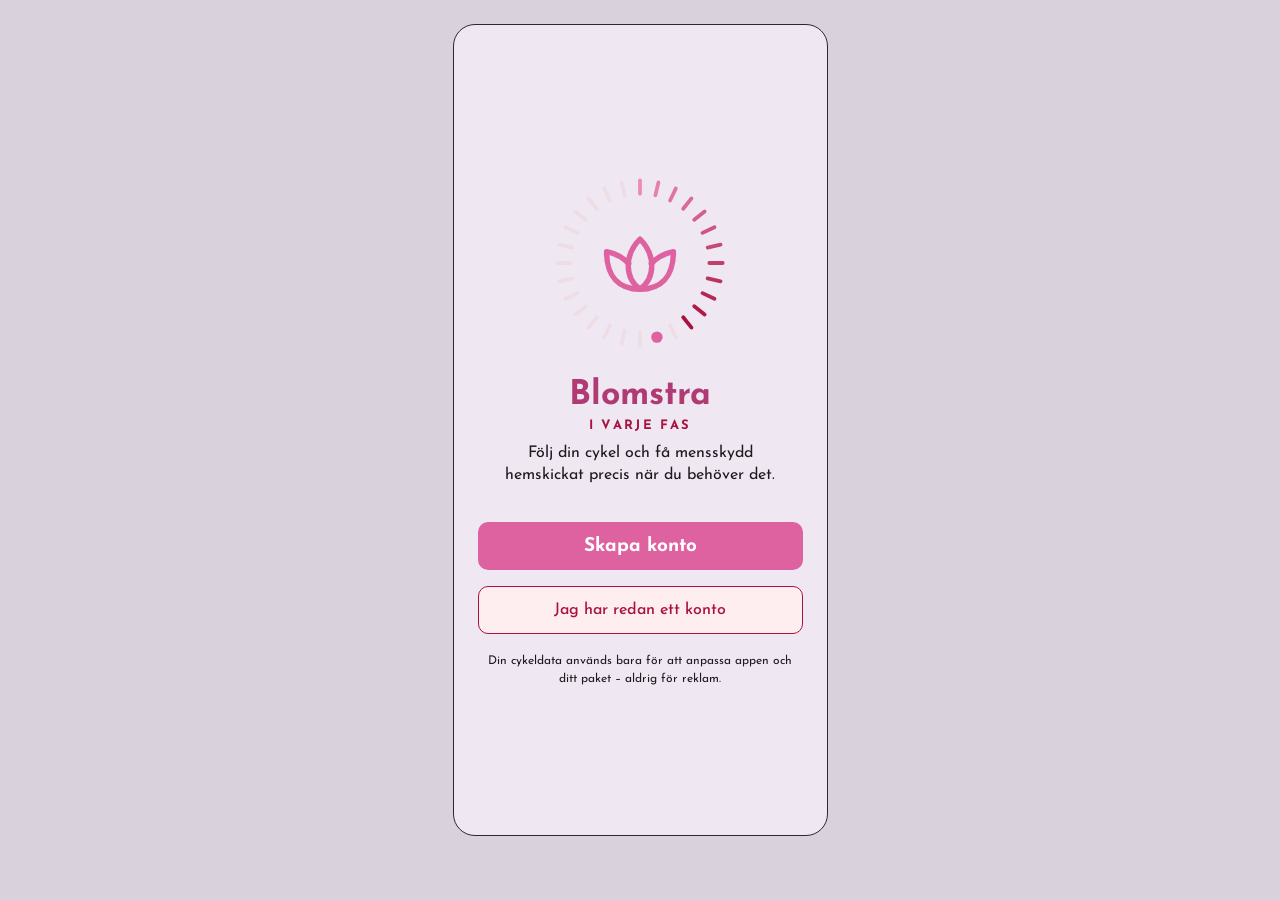
==== commit 8f4f11db: "Rosa text och knapptext klarar WCAG AA-kontrast Rosa text använder --pink-text #b03a74 (4,7:1). Vit " ====
--- a/faser.html
+++ b/faser.html
@@ -4,7 +4,7 @@
   <meta charset="utf-8">
   <meta name="viewport" content="width=device-width, initial-scale=1, viewport-fit=cover">
   <title>Blomstra – Cykelns faser</title>
-  <link rel="stylesheet" href="styles.css">
+  <link rel="stylesheet" href="styles.css?v=20261119b">
   <link rel="manifest" href="manifest.webmanifest">
   <link rel="icon" type="image/svg+xml" href="ikoner/ikon.svg">
   <link rel="apple-touch-icon" href="ikoner/ikon-180.png">
@@ -50,6 +50,6 @@
       </a>
     </nav>
   </div>
-  <script src="app.js"></script>
+  <script src="app.js?v=20261119b"></script>
 </body>
 </html>
--- a/styles.css
+++ b/styles.css
@@ -6,6 +6,7 @@
   --surface: #ffeef0;     /* ljusrosa kort */
   --pink: #df62a0;        /* primär rosa */
   --pink-soft: #df62a0;
+  --pink-text: #b03a74;   /* rosa för text: 4,7:1 mot bakgrunden (WCAG AA) */
   --wine: #a8123f;        /* mörk vinröd */
   --ink: #1f1a1d;
   --muted: #5a5257;
@@ -48,6 +49,7 @@
   border: 1px solid #2a2a2a;
   border-radius: 22px;
   overflow: hidden;
+  overflow: clip; /* clip i stället för hidden så att menyn i botten kan vara sticky */
   display: flex;
   flex-direction: column;
 }
@@ -55,6 +57,9 @@
 @media (max-width: 480px) {
   body { padding: 0; background: var(--bg); }
   .phone { border: 0; border-radius: 0; min-height: 100vh; max-width: none; }
+  /* Telefon: menyn fäst mot skärmens nederkant (fungerar även i äldre Safari) */
+  .phone > .tabbar { position: fixed; left: 0; right: 0; bottom: 0; }
+  .phone:has(> .tabbar) > .screen { padding-bottom: calc(110px + env(safe-area-inset-bottom)); }
 }
 
 .screen {
@@ -69,7 +74,7 @@
 .h1 {
   font-size: 28px;
   font-weight: 700;
-  color: var(--pink);
+  color: var(--pink-text);
   margin: 0;
   line-height: 1.15;
   display: flex;
@@ -142,6 +147,8 @@
 
 .btn-primary { background: var(--pink); color: #fff; }
 .btn-primary:hover { filter: brightness(1.05); }
+/* Vit text på rosa har 3,3:1. Fet text från 19 px räknas som stor text i WCAG AA (krav 3:1). */
+.btn.btn-primary, .add-form .btn-primary, .editor-actions .btn-primary { font-size: 19px; font-weight: 700; }
 
 .btn-outline {
   background: var(--surface);
@@ -188,6 +195,10 @@
 
 /* ---------- Tabbar ---------- */
 .tabbar {
+  /* Menyn ligger kvar i botten av skärmen när man scrollar */
+  position: sticky;
+  bottom: 0;
+  z-index: 30;
   display: grid;
   grid-template-columns: repeat(4, 1fr);
   background: var(--surface);
@@ -205,6 +216,26 @@
   color: var(--ink);
 }
 .tab svg { width: 28px; height: 28px; color: var(--pink); }
+.tab { position: relative; }
+/* Notis på Leverans när mensen närmar sig och det är dags för paketet */
+.tab-notis {
+  position: absolute;
+  top: -4px;
+  left: calc(50% + 6px);
+  min-width: 18px;
+  height: 18px;
+  padding: 0 5px;
+  border-radius: 999px;
+  background: var(--wine);
+  color: #fff;
+  font-size: 11px;
+  font-weight: 700;
+  line-height: 18px;
+  text-align: center;
+  box-shadow: 0 0 0 2px var(--surface);
+  animation: kb-pop .5s cubic-bezier(.3, 1.6, .5, 1);
+}
+@media (prefers-reduced-motion: reduce) { .tab-notis { animation: none; } }
 .tab[aria-current="page"] span {
   font-weight: 700;
   border-bottom: 3px solid var(--pink);
@@ -224,7 +255,7 @@
   background: none;
   border: 0;
   padding: 4px 0;
-  color: var(--pink);
+  color: var(--pink-text);
   font-weight: 600;
   font-size: 15px;
   margin: 18px 0 10px;
@@ -285,7 +316,8 @@
 .delivery { margin-top: 20px; }
 .delivery .eyebrow { font-size: 12px; font-weight: 500; letter-spacing: .04em; margin: 0; }
 .delivery h2 { font-size: 16px; font-weight: 500; margin: 8px 0; }
-.delivery .meta { color: var(--pink); font-size: 13px; margin: 0 0 8px; }
+.delivery h2.due { color: var(--wine); font-weight: 700; }
+.delivery .meta { color: var(--pink-text); font-size: 13px; margin: 0 0 8px; }
 
 /* ===================================================
    Skärm 2 – Logga din mens
@@ -334,6 +366,12 @@
   border: 1px solid var(--wine);
   border-radius: var(--radius);
   overflow: hidden;
+}
+/* Listan klipper allt utanför kanten, så fokusramen ritas på insidan av raden */
+.list a:focus-visible, .list button:focus-visible {
+  outline: 2px solid var(--wine);
+  outline-offset: -4px;
+  border-radius: 10px;
 }
 
 .row {
@@ -769,7 +807,7 @@
 }
 .sheet-close svg { width: 12px; height: 12px; }
 .sheet-range { font-size: 12px; font-weight: 600; letter-spacing: .04em; text-transform: uppercase; color: var(--wine); margin: 8px 0 4px; }
-.sheet-title { font-size: 26px; font-weight: 700; color: var(--pink); margin: 0 0 8px; }
+.sheet-title { font-size: 26px; font-weight: 700; color: var(--pink-text); margin: 0 0 8px; }
 .sheet-lead { font-size: 15px; line-height: 1.45; margin: 0 0 6px; }
 .sheet .btn { margin-top: 18px; }
 .sheet .fineprint { margin-top: 12px; }
@@ -785,7 +823,7 @@
 .phase-card-top { display: flex; align-items: center; justify-content: space-between; gap: 8px; }
 .phase-range { font-size: 12px; font-weight: 600; letter-spacing: .04em; text-transform: uppercase; color: var(--wine); }
 .badge { background: var(--wine); color: #fff; font-size: 12px; font-weight: 600; border-radius: 999px; padding: 4px 10px 2px; }
-.phase-card h2 { font-size: 20px; font-weight: 700; color: var(--pink); margin: 6px 0 6px; }
+.phase-card h2 { font-size: 20px; font-weight: 700; color: var(--pink-text); margin: 6px 0 6px; }
 .phase-lead { font-size: 15px; line-height: 1.45; margin: 0; }
 
 /* ---------- Leverans: valt datum och pausade leveranser ---------- */
@@ -942,7 +980,7 @@
 .period-logs li { padding: 8px 0 0; }
 .period-logs b { display: block; font-size: 14px; font-weight: 600; }
 .period-logs span { display: block; font-size: 13px; color: var(--muted); margin-top: 2px; }
-.empty-history h2 { font-size: 17px; color: var(--pink); margin: 0 0 6px; }
+.empty-history h2 { font-size: 17px; color: var(--pink-text); margin: 0 0 6px; }
 .empty-history p { font-size: 14px; line-height: 1.45; margin: 0; }
 .history-log { margin-top: 22px; }
 
@@ -959,7 +997,7 @@
   padding: 6px 6px 4px;
   min-width: 56px;
   border-radius: 12px;
-  color: var(--pink);
+  color: var(--pink-text);
   text-decoration: none;
 }
 .kronblad-badge .lotus { width: 34px; height: 28px; }
@@ -1030,7 +1068,7 @@
 .welcome { justify-content: center; text-align: center; }
 .welcome-art { width: 190px; height: 190px; margin: 0 auto 18px; }
 .welcome-art svg { width: 100%; height: 100%; display: block; overflow: visible; }
-.welcome-title { justify-content: center; font-size: 34px; color: var(--pink); }
+.welcome-title { justify-content: center; font-size: 34px; color: var(--pink-text); }
 .welcome-slogan { margin: 4px 0 0; font-size: 13px; font-weight: 700; letter-spacing: .18em; text-transform: uppercase; color: var(--wine, #7a2e52); }
 .welcome .lead { max-width: 290px; margin: 10px auto 0; }
 .welcome-actions { margin-top: 36px; }
@@ -1064,12 +1102,17 @@
 .ob-chips { margin-top: 22px; }
 .ob-chips .chip { font-size: 16px; padding: 10px 18px 8px; }
 .ob-list { margin: 18px 0 0; padding-left: 20px; font-size: 15px; line-height: 1.8; }
-.ob-actions { margin-top: auto; padding-top: 28px; display: flex; flex-direction: column; align-items: center; gap: 14px; }
+.ob-actions { margin-top: 0; padding-top: 32px; /* knapparna direkt under frågan i stället för längst ner */ display: flex; flex-direction: column; align-items: center; gap: 14px; }
 .ob-actions .btn + .btn { margin-top: 0; }
 .ob-actions .link { border: 0; background: none; font-size: 15px; padding: 6px; }
 .choice-list { margin: 20px 0 0; padding: 0; min-width: 0; }
 .choice-list .row { justify-content: flex-start; min-height: 46px; padding: 6px 14px; }
 .choice-list .row:hover { background: #ffe1e8; }
+/* Kontoskapandet: preventivmedel i två kolumner så att knapparna syns utan att scrolla */
+.onboard .choice-list { display: grid; grid-template-columns: 1fr 1fr; }
+.onboard .choice-list .row { border-top: 1px solid var(--line); min-height: 44px; padding: 6px 10px; font-size: 15px; line-height: 1.2; gap: 8px; }
+.onboard .choice-list .row:nth-child(2), .onboard .choice-list .row:nth-child(3) { border-top: 0; }
+.onboard .choice-list .row:nth-child(even) { border-right: 1px solid var(--line); }
 .editor .choice-list { margin: 0; }
 .editor .note { margin: 10px 0 0; }
 .editor .chips { margin-bottom: 2px; }
@@ -1077,7 +1120,7 @@
 .ob-summary .row { font-size: 15px; }
 .ob-summary .value { text-align: right; }
 
-.row .value .empty { color: var(--pink); font-weight: 600; }
+.row .value .empty { color: var(--pink-text); font-weight: 600; }
 .cycle .hint { font-size: 13px; font-weight: 400; color: var(--muted); line-height: 1.4; margin: 10px 8px 0; }
 
 [hidden] { display: none !important; }
